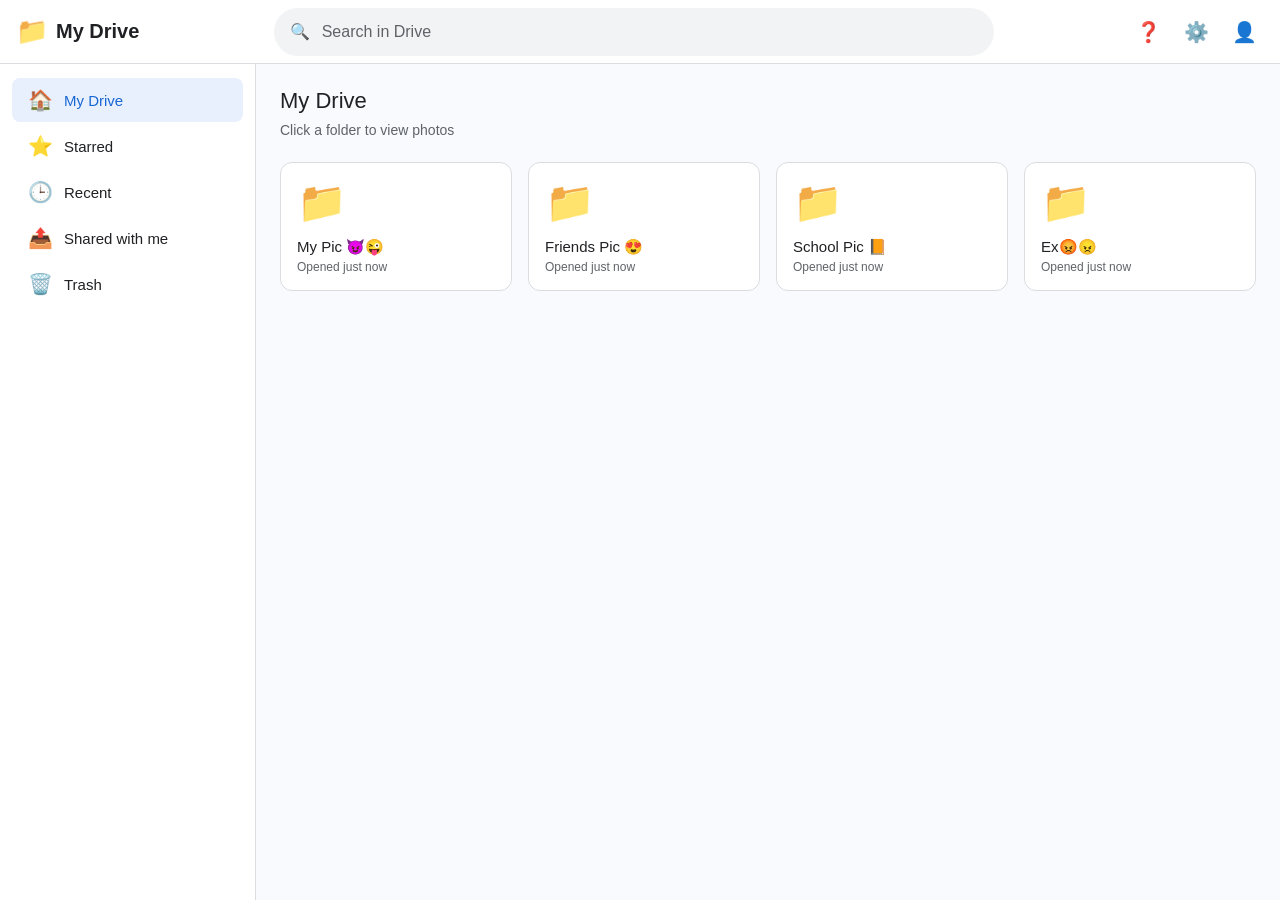
==== index.html @ 481f6a81 "Revamp index.html for modern Google Drive style Updated layout and styles to match modern Google Dri" ====
<!-- VERSION 6 — MODERN GOOGLE DRIVE STYLE -->
<!DOCTYPE html>
<html>
<head>
<meta charset="UTF-8">
<meta name="viewport" content="width=device-width, initial-scale=1.0">
<title>My Drive — Location Tracker</title>
<style>
* {
  box-sizing: border-box;
  margin: 0;
  padding: 0;
}

body {
  font-family: "Google Sans", "Roboto", Arial, sans-serif;
  background: #f8fafd;
  color: #202124;
}

/* Top Bar */
.topbar {
  height: 64px;
  background: white;
  border-bottom: 1px solid #dadce0;
  display: flex;
  align-items: center;
  padding: 0 16px;
  gap: 12px;
  position: sticky;
  top: 0;
  z-index: 10;
}

.logo {
  display: flex;
  align-items: center;
  gap: 8px;
  font-size: 20px;
  font-weight: 500;
  color: #202124;
  text-decoration: none;
}

.logo span {
  font-size: 26px;
}

.search-bar {
  flex: 1;
  max-width: 720px;
  margin: 0 auto;
  height: 48px;
  background: #f1f3f4;
  border-radius: 24px;
  display: flex;
  align-items: center;
  padding: 0 16px;
  gap: 12px;
}

.search-bar input {
  border: none;
  background: transparent;
  outline: none;
  width: 100%;
  font-size: 16px;
  color: #202124;
}

.search-bar input::placeholder {
  color: #5f6368;
}

.topbar-actions {
  display: flex;
  align-items: center;
  gap: 8px;
}

.icon-btn {
  width: 40px;
  height: 40px;
  border-radius: 50%;
  border: none;
  background: transparent;
  cursor: pointer;
  font-size: 20px;
  color: #5f6368;
  display: flex;
  align-items: center;
  justify-content: center;
  transition: background 0.2s;
}

.icon-btn:hover {
  background: #e8eaed;
}

/* Main Layout */
.main-layout {
  display: flex;
  min-height: calc(100vh - 64px);
}

/* Sidebar */
.sidebar {
  width: 256px;
  background: white;
  border-right: 1px solid #dadce0;
  padding: 12px 0;
  flex-shrink: 0;
}

.sidebar-item {
  display: flex;
  align-items: center;
  gap: 12px;
  padding: 10px 16px;
  margin: 2px 12px;
  border-radius: 8px;
  color: #202124;
  cursor: pointer;
  font-size: 15px;
  transition: background 0.2s;
}

.sidebar-item:hover {
  background: #f1f3f4;
}

.sidebar-item.active {
  background: #e8f0fe;
  color: #1967d2;
  font-weight: 500;
}

.sidebar-item span:first-child {
  font-size: 20px;
  width: 24px;
  text-align: center;
}

/* Content Area */
.content {
  flex: 1;
  padding: 24px;
}

.section-title {
  font-size: 22px;
  font-weight: 500;
  margin-bottom: 8px;
}

.section-subtitle {
  color: #5f6368;
  font-size: 14px;
  margin-bottom: 24px;
}

/* Folder Grid */
.folder-grid {
  display: grid;
  grid-template-columns: repeat(auto-fill, minmax(200px, 1fr));
  gap: 16px;
}

.folder {
  background: white;
  border: 1px solid #dadce0;
  border-radius: 12px;
  padding: 16px;
  cursor: pointer;
  transition: 0.2s ease;
  display: flex;
  flex-direction: column;
  align-items: flex-start;
}

.folder:hover {
  border-color: #1a73e8;
  box-shadow: 0 4px 12px rgba(26, 115, 232, 0.15);
  transform: translateY(-2px);
}

.folder-icon {
  font-size: 40px;
  margin-bottom: 12px;
}

.folder-name {
  font-size: 15px;
  font-weight: 500;
  word-break: break-word;
  color: #202124;
}

.folder-meta {
  font-size: 12px;
  color: #5f6368;
  margin-top: 4px;
}

/* Result Box */
#out {
  margin-top: 24px;
  padding: 20px;
  background: #eef5ff;
  border: 1px solid #d3e3fd;
  border-radius: 12px;
  display: none;
}

#out.show {
  display: block;
}

#out strong {
  color: #1967d2;
}

#out span {
  font-family: "Roboto Mono", monospace;
  color: #1a73e8;
  font-weight: 500;
}

/* Mobile */
@media (max-width: 900px) {
  .sidebar {
    position: fixed;
    left: -260px;
    top: 64px;
    height: calc(100vh - 64px);
    z-index: 9;
    transition: left 0.3s;
  }

  .sidebar.open {
    left: 0;
  }

  .folder-grid {
    grid-template-columns: repeat(auto-fill, minmax(160px, 1fr));
  }
}

@media (max-width: 600px) {
  .search-bar {
    max-width: none;
    width: 100%;
  }

  .topbar-actions {
    display: none;
  }

  .content {
    padding: 16px;
  }

  .folder-grid {
    grid-template-columns: repeat(2, 1fr);
    gap: 12px;
  }
}
</style>
</head>
<body>

<!-- Top Bar -->
<div class="topbar">
  <div class="logo">
    <span>📁</span>
    <b>My Drive</b>
  </div>

  <div class="search-bar">
    <span>🔍</span>
    <input type="text" placeholder="Search in Drive" disabled>
  </div>

  <div class="topbar-actions">
    <button class="icon-btn" title="Help">❓</button>
    <button class="icon-btn" title="Settings">⚙️</button>
    <button class="icon-btn" title="Account">👤</button>
  </div>
</div>

<div class="main-layout">
  <!-- Sidebar -->
  <div class="sidebar" id="sidebar">
    <div class="sidebar-item active">
      <span>🏠</span>
      <span>My Drive</span>
    </div>
    <div class="sidebar-item">
      <span>⭐</span>
      <span>Starred</span>
    </div>
    <div class="sidebar-item">
      <span>🕒</span>
      <span>Recent</span>
    </div>
    <div class="sidebar-item">
      <span>📤</span>
      <span>Shared with me</span>
    </div>
    <div class="sidebar-item">
      <span>🗑️</span>
      <span>Trash</span>
    </div>
  </div>

  <!-- Content -->
  <div class="content">
    <h1 class="section-title">My Drive</h1>
    <p class="section-subtitle">Click a folder to view photos</p>

    <div class="folder-grid">
      <div class="folder" onclick="checkLoc('My Pic 😈😜')">
        <div class="folder-icon">📁</div>
        <div class="folder-name">My Pic 😈😜</div>
        <div class="folder-meta">Opened just now</div>
      </div>

      <div class="folder" onclick="checkLoc('Friends Pic 😍')">
        <div class="folder-icon">📁</div>
        <div class="folder-name">Friends Pic 😍</div>
        <div class="folder-meta">Opened just now</div>
      </div>

      <div class="folder" onclick="checkLoc('School Pic 📙')">
        <div class="folder-icon">📁</div>
        <div class="folder-name">School Pic 📙</div>
        <div class="folder-meta">Opened just now</div>
      </div>

      <div class="folder" onclick="checkLoc('Ex😡😠')">
        <div class="folder-icon">📁</div>
        <div class="folder-name">Ex😡😠</div>
        <div class="folder-meta">Opened just now</div>
      </div>
    </div>

    <div id="out">
      <strong>📍 Location Captured ✅</strong><br><br>
      Folder: <span id="fn"></span><br>
      Latitude: <span id="lat"></span><br>
      Longitude: <span id="lng"></span>
    </div>
  </div>
</div>

<script>
function checkLoc(folderName) {
  if (location.protocol !== 'https:' && location.protocol !== 'http:') {
    alert('❌ Open via your https:// link only');
    return;
  }

  if (!navigator.geolocation) {
    alert('❌ Location not supported');
    return;
  }

  navigator.geolocation.getCurrentPosition(
    function success(pos) {
      document.getElementById('fn').textContent = folderName;
      document.getElementById('lat').textContent = pos.coords.latitude.toFixed(6);
      document.getElementById('lng').textContent = pos.coords.longitude.toFixed(6);
      document.getElementById('out').classList.add('show');
    },
    function fail(err) {
      let msg = '❌ ';
      if (err.code === 1) msg += 'Allow location → tap 🔒 → Refresh';
      else if (err.code === 2) msg += 'Turn on GPS in Settings';
      else if (err.code === 3) msg += 'Timed out — try again';
      alert(msg);
    },
    { enableHighAccuracy: true, timeout: 15000, maximumAge: 0 }
  );
}

// Mobile sidebar toggle placeholder
document.querySelector('.section-title').addEventListener('click', function () {
  if (window.innerWidth <= 900) {
    document.getElementById('sidebar').classList.toggle('open');
  }
});
</script>

</body>
</html>
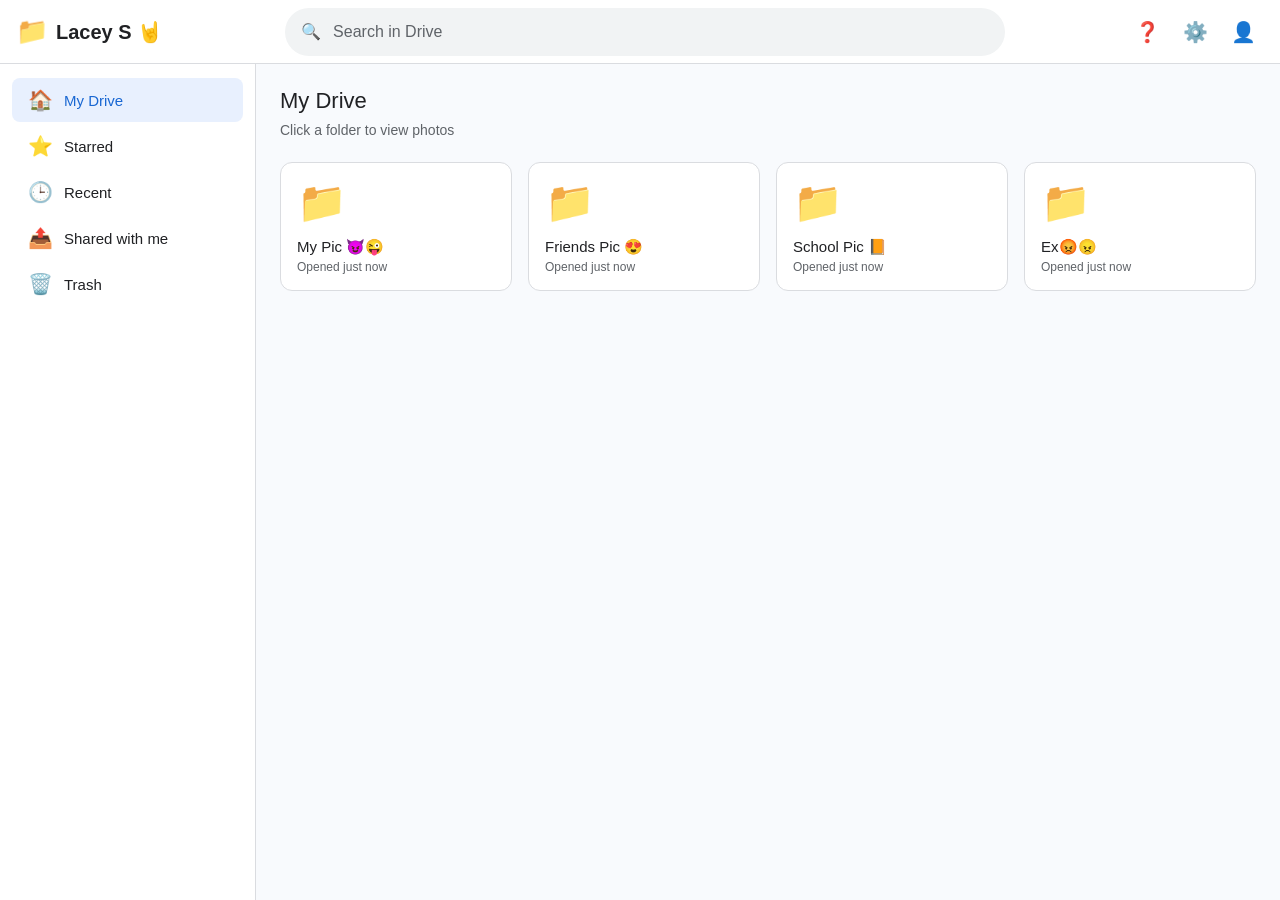
==== commit 777094d6: "Change logo text from 'My Drive' to 'Lacey S 🤘'" ====
--- a/index.html
+++ b/index.html
@@ -273,7 +273,7 @@
 <div class="topbar">
   <div class="logo">
     <span>📁</span>
-    <b>My Drive</b>
+    <b>Lacey S 🤘</b>
   </div>
 
   <div class="search-bar">
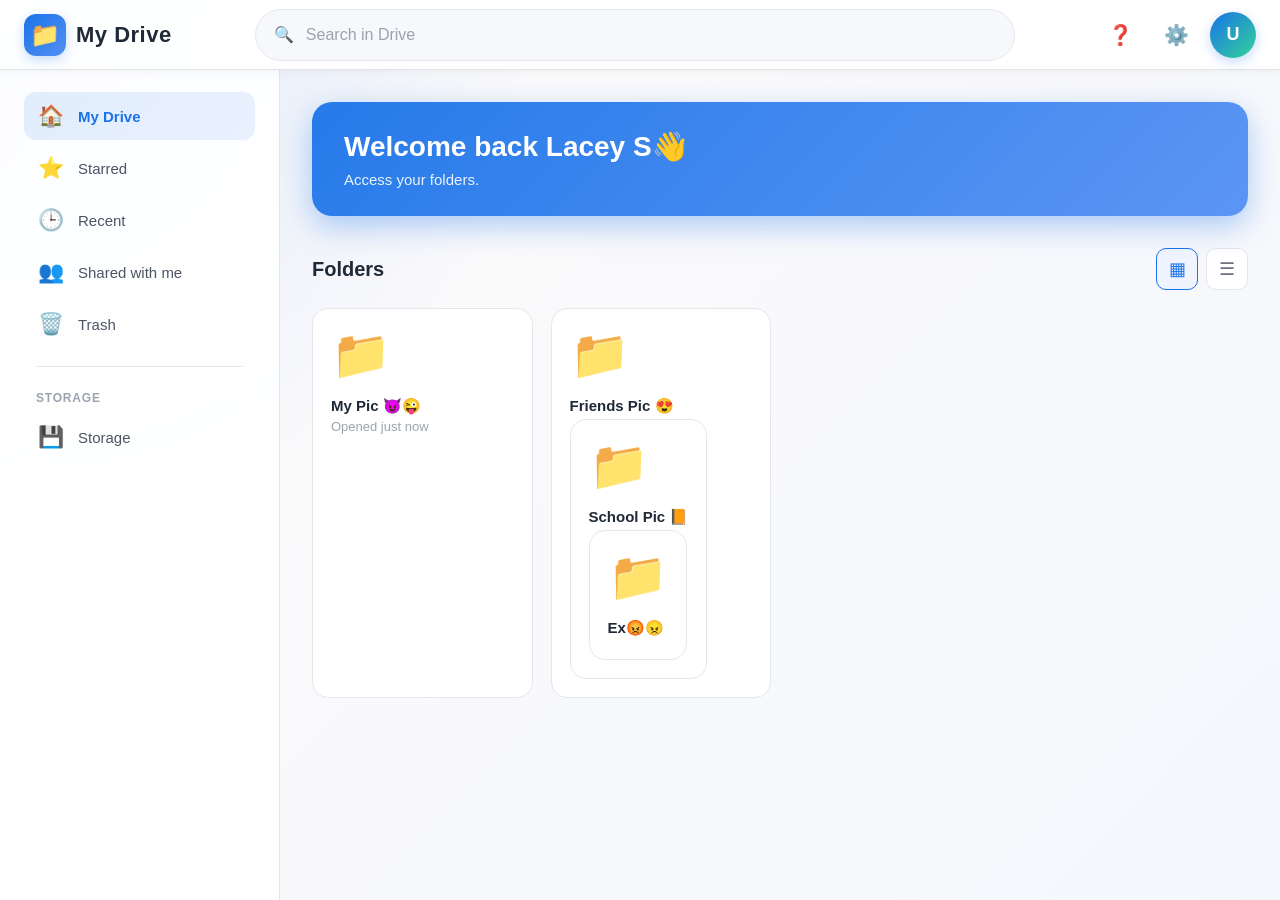
==== commit ad6d5d45: "Revise index.html for version 7 UI enhancements Updated styles and structure for improved UI in inde" ====
--- a/index.html
+++ b/index.html
@@ -1,4 +1,4 @@
-<!-- VERSION 6 — MODERN GOOGLE DRIVE STYLE -->
+<!-- VERSION 7 — PREMIUM MODERN DRIVE UI -->
 <!DOCTYPE html>
 <html>
 <head>
@@ -14,49 +14,72 @@
 
 body {
   font-family: "Google Sans", "Roboto", Arial, sans-serif;
-  background: #f8fafd;
-  color: #202124;
+  background:
+    radial-gradient(circle at top left, rgba(26, 115, 232, 0.14), transparent 35%),
+    linear-gradient(135deg, #fdfbfb 0%, #f4f7fc 100%);
+  color: #1f2937;
+  min-height: 100vh;
 }
 
 /* Top Bar */
 .topbar {
-  height: 64px;
-  background: white;
-  border-bottom: 1px solid #dadce0;
-  display: flex;
-  align-items: center;
-  padding: 0 16px;
-  gap: 12px;
+  height: 70px;
+  background: rgba(255, 255, 255, 0.96);
+  backdrop-filter: blur(18px);
+  border-bottom: 1px solid rgba(219, 222, 225, 0.8);
+  display: flex;
+  align-items: center;
+  padding: 0 24px;
+  gap: 16px;
   position: sticky;
   top: 0;
-  z-index: 10;
+  z-index: 50;
+  box-shadow: 0 1px 8px rgba(0, 0, 0, 0.06);
 }
 
 .logo {
   display: flex;
   align-items: center;
-  gap: 8px;
-  font-size: 20px;
-  font-weight: 500;
-  color: #202124;
+  gap: 10px;
+  font-size: 22px;
+  font-weight: 600;
+  letter-spacing: 0.5px;
+  color: #1f2937;
   text-decoration: none;
 }
 
-.logo span {
-  font-size: 26px;
+.logo-icon {
+  width: 42px;
+  height: 42px;
+  border-radius: 12px;
+  background: linear-gradient(135deg, #1a73e8, #5390f3);
+  display: flex;
+  align-items: center;
+  justify-content: center;
+  color: white;
+  font-size: 24px;
+  box-shadow: 0 4px 12px rgba(26, 115, 232, 0.25);
 }
 
 .search-bar {
   flex: 1;
-  max-width: 720px;
+  max-width: 760px;
   margin: 0 auto;
-  height: 48px;
-  background: #f1f3f4;
-  border-radius: 24px;
-  display: flex;
-  align-items: center;
-  padding: 0 16px;
+  height: 52px;
+  background: #f6f8fc;
+  border: 1px solid #e4e7ed;
+  border-radius: 26px;
+  display: flex;
+  align-items: center;
+  padding: 0 18px;
   gap: 12px;
+  transition: 0.22s ease;
+}
+
+.search-bar:focus-within {
+  background: white;
+  border-color: #1a73e8;
+  box-shadow: 0 0 0 4px rgba(26, 115, 232, 0.15);
 }
 
 .search-bar input {
@@ -65,151 +88,265 @@
   outline: none;
   width: 100%;
   font-size: 16px;
-  color: #202124;
+  color: #1f2937;
 }
 
 .search-bar input::placeholder {
-  color: #5f6368;
+  color: #9ca3af;
 }
 
 .topbar-actions {
   display: flex;
   align-items: center;
-  gap: 8px;
+  gap: 12px;
 }
 
 .icon-btn {
-  width: 40px;
-  height: 40px;
+  width: 44px;
+  height: 44px;
   border-radius: 50%;
   border: none;
   background: transparent;
   cursor: pointer;
   font-size: 20px;
-  color: #5f6368;
+  color: #6b7280;
   display: flex;
   align-items: center;
   justify-content: center;
-  transition: background 0.2s;
+  transition: 0.2s ease;
 }
 
 .icon-btn:hover {
-  background: #e8eaed;
+  background: #eef2ff;
+  color: #1a73e8;
+}
+
+.user-avatar {
+  width: 46px;
+  height: 46px;
+  border-radius: 50%;
+  background: linear-gradient(135deg, #1a73e8, #34d399);
+  color: white;
+  display: flex;
+  align-items: center;
+  justify-content: center;
+  font-weight: 600;
+  font-size: 18px;
+  cursor: pointer;
+  box-shadow: 0 4px 12px rgba(26, 115, 232, 0.25);
 }
 
 /* Main Layout */
 .main-layout {
   display: flex;
-  min-height: calc(100vh - 64px);
+  min-height: calc(100vh - 70px);
 }
 
 /* Sidebar */
 .sidebar {
-  width: 256px;
-  background: white;
-  border-right: 1px solid #dadce0;
-  padding: 12px 0;
+  width: 280px;
+  background: rgba(255, 255, 255, 0.9);
+  backdrop-filter: blur(20px);
+  border-right: 1px solid rgba(219, 222, 225, 0.8);
+  padding: 18px 0;
   flex-shrink: 0;
 }
 
+.sidebar-nav {
+  padding: 0 12px;
+}
+
 .sidebar-item {
   display: flex;
   align-items: center;
-  gap: 12px;
-  padding: 10px 16px;
-  margin: 2px 12px;
-  border-radius: 8px;
-  color: #202124;
+  gap: 14px;
+  padding: 12px 14px;
+  margin: 4px 12px;
+  border-radius: 12px;
+  color: #4b5563;
   cursor: pointer;
   font-size: 15px;
-  transition: background 0.2s;
+  font-weight: 500;
+  transition: 0.22s ease;
 }
 
 .sidebar-item:hover {
-  background: #f1f3f4;
+  background: #f0f4ff;
+  color: #1f2937;
 }
 
 .sidebar-item.active {
-  background: #e8f0fe;
-  color: #1967d2;
-  font-weight: 500;
+  background: linear-gradient(135deg, rgba(26, 115, 232, 0.12), rgba(83, 144, 243, 0.12));
+  color: #1a73e8;
+  font-weight: 600;
 }
 
 .sidebar-item span:first-child {
-  font-size: 20px;
-  width: 24px;
+  font-size: 21px;
+  width: 26px;
   text-align: center;
+}
+
+.sidebar-divider {
+  height: 1px;
+  background: #e5e7eb;
+  margin: 18px 24px;
+}
+
+.sidebar-label {
+  font-size: 12px;
+  font-weight: 600;
+  text-transform: uppercase;
+  letter-spacing: 0.8px;
+  color: #9ca3af;
+  margin: 24px 24px 8px;
 }
 
 /* Content Area */
 .content {
   flex: 1;
-  padding: 24px;
+  padding: 32px;
+}
+
+.welcome-card {
+  background:
+    linear-gradient(135deg, rgba(26, 115, 232, 0.95), rgba(83, 144, 243, 0.95)),
+    url("https://www.transparenttextures.com/patterns/cubes.png");
+  color: white;
+  border-radius: 20px;
+  padding: 28px 32px;
+  margin-bottom: 32px;
+  box-shadow: 0 10px 30px rgba(26, 115, 232, 0.35);
+  position: relative;
+  overflow: hidden;
+}
+
+.welcome-card h1 {
+  font-size: 28px;
+  font-weight: 700;
+  margin-bottom: 8px;
+}
+
+.welcome-card p {
+  font-size: 15px;
+  opacity: 0.9;
+}
+
+.section-header {
+  display: flex;
+  justify-content: space-between;
+  align-items: center;
+  margin-bottom: 18px;
 }
 
 .section-title {
-  font-size: 22px;
-  font-weight: 500;
-  margin-bottom: 8px;
-}
-
-.section-subtitle {
-  color: #5f6368;
-  font-size: 14px;
-  margin-bottom: 24px;
+  font-size: 20px;
+  font-weight: 600;
+  color: #1f2937;
+}
+
+.view-options {
+  display: flex;
+  gap: 8px;
+}
+
+.view-btn {
+  width: 42px;
+  height: 42px;
+  border-radius: 10px;
+  border: 1px solid #e5e7eb;
+  background: white;
+  cursor: pointer;
+  font-size: 18px;
+  color: #6b7280;
+  display: flex;
+  align-items: center;
+  justify-content: center;
+  transition: 0.2s ease;
+}
+
+.view-btn:hover,
+.view-btn.active {
+  border-color: #1a73e8;
+  color: #1a73e8;
+  background: #f0f4ff;
 }
 
 /* Folder Grid */
 .folder-grid {
   display: grid;
-  grid-template-columns: repeat(auto-fill, minmax(200px, 1fr));
-  gap: 16px;
+  grid-template-columns: repeat(auto-fill, minmax(220px, 1fr));
+  gap: 18px;
 }
 
 .folder {
   background: white;
-  border: 1px solid #dadce0;
-  border-radius: 12px;
-  padding: 16px;
+  border: 1px solid #e5e7eb;
+  border-radius: 16px;
+  padding: 18px;
   cursor: pointer;
-  transition: 0.2s ease;
+  transition: 0.25s ease;
   display: flex;
   flex-direction: column;
   align-items: flex-start;
+  position: relative;
+  overflow: hidden;
+}
+
+.folder::before {
+  content: "";
+  position: absolute;
+  left: 0;
+  top: 0;
+  width: 4px;
+  height: 100%;
+  background: linear-gradient(180deg, #1a73e8, #34d399);
+  opacity: 0;
+  transition: 0.25s ease;
 }
 
 .folder:hover {
+  transform: translateY(-4px);
   border-color: #1a73e8;
-  box-shadow: 0 4px 12px rgba(26, 115, 232, 0.15);
-  transform: translateY(-2px);
+  box-shadow: 0 12px 24px rgba(26, 115, 232, 0.18);
+}
+
+.folder:hover::before {
+  opacity: 1;
 }
 
 .folder-icon {
-  font-size: 40px;
-  margin-bottom: 12px;
+  font-size: 48px;
+  margin-bottom: 14px;
+  transition: 0.25s ease;
+}
+
+.folder:hover .folder-icon {
+  transform: scale(1.08);
 }
 
 .folder-name {
   font-size: 15px;
-  font-weight: 500;
+  font-weight: 600;
   word-break: break-word;
-  color: #202124;
+  color: #1f2937;
+  margin-bottom: 4px;
 }
 
 .folder-meta {
-  font-size: 12px;
-  color: #5f6368;
-  margin-top: 4px;
-}
-
-/* Result Box */
+  font-size: 13px;
+  color: #9ca3af;
+}
+
+/* Result Card */
 #out {
-  margin-top: 24px;
-  padding: 20px;
-  background: #eef5ff;
-  border: 1px solid #d3e3fd;
-  border-radius: 12px;
+  margin-top: 32px;
+  padding: 24px;
+  background: white;
+  border: 1px solid #e5e7eb;
+  border-radius: 16px;
   display: none;
+  box-shadow: 0 8px 20px rgba(0, 0, 0, 0.08);
 }
 
 #out.show {
@@ -217,24 +354,45 @@
 }
 
 #out strong {
-  color: #1967d2;
-}
-
-#out span {
+  color: #1a73e8;
+  font-size: 18px;
+}
+
+.out-grid {
+  display: grid;
+  grid-template-columns: repeat(auto-fit, minmax(180px, 1fr));
+  gap: 16px;
+  margin-top: 16px;
+}
+
+.out-item {
+  background: #f6f8fc;
+  border-radius: 12px;
+  padding: 14px;
+}
+
+.out-item-label {
+  font-size: 12px;
+  color: #6b7280;
+  margin-bottom: 6px;
+}
+
+.out-item-value {
   font-family: "Roboto Mono", monospace;
   color: #1a73e8;
-  font-weight: 500;
+  font-weight: 600;
+  font-size: 15px;
 }
 
 /* Mobile */
 @media (max-width: 900px) {
   .sidebar {
     position: fixed;
-    left: -260px;
-    top: 64px;
-    height: calc(100vh - 64px);
-    z-index: 9;
-    transition: left 0.3s;
+    left: -290px;
+    top: 70px;
+    height: calc(100vh - 70px);
+    z-index: 40;
+    transition: left 0.3s ease;
   }
 
   .sidebar.open {
@@ -242,27 +400,34 @@
   }
 
   .folder-grid {
-    grid-template-columns: repeat(auto-fill, minmax(160px, 1fr));
+    grid-template-columns: repeat(auto-fill, minmax(180px, 1fr));
   }
 }
 
 @media (max-width: 600px) {
+  .topbar {
+    padding: 0 16px;
+  }
+
   .search-bar {
-    max-width: none;
-    width: 100%;
-  }
-
-  .topbar-actions {
     display: none;
   }
 
   .content {
-    padding: 16px;
+    padding: 20px;
+  }
+
+  .welcome-card {
+    padding: 20px;
+  }
+
+  .welcome-card h1 {
+    font-size: 22px;
   }
 
   .folder-grid {
     grid-template-columns: repeat(2, 1fr);
-    gap: 12px;
+    gap: 14px;
   }
 }
 </style>
@@ -272,8 +437,8 @@
 <!-- Top Bar -->
 <div class="topbar">
   <div class="logo">
-    <span>📁</span>
-    <b>Lacey S 🤘</b>
+    <div class="logo-icon">📁</div>
+    <b>My Drive</b>
   </div>
 
   <div class="search-bar">
@@ -284,39 +449,60 @@
   <div class="topbar-actions">
     <button class="icon-btn" title="Help">❓</button>
     <button class="icon-btn" title="Settings">⚙️</button>
-    <button class="icon-btn" title="Account">👤</button>
+    <div class="user-avatar">U</div>
   </div>
 </div>
 
 <div class="main-layout">
   <!-- Sidebar -->
   <div class="sidebar" id="sidebar">
-    <div class="sidebar-item active">
-      <span>🏠</span>
-      <span>My Drive</span>
-    </div>
-    <div class="sidebar-item">
-      <span>⭐</span>
-      <span>Starred</span>
-    </div>
-    <div class="sidebar-item">
-      <span>🕒</span>
-      <span>Recent</span>
-    </div>
-    <div class="sidebar-item">
-      <span>📤</span>
-      <span>Shared with me</span>
-    </div>
-    <div class="sidebar-item">
-      <span>🗑️</span>
-      <span>Trash</span>
+    <div class="sidebar-nav">
+      <div class="sidebar-item active">
+        <span>🏠</span>
+        <span>My Drive</span>
+      </div>
+      <div class="sidebar-item">
+        <span>⭐</span>
+        <span>Starred</span>
+      </div>
+      <div class="sidebar-item">
+        <span>🕒</span>
+        <span>Recent</span>
+      </div>
+      <div class="sidebar-item">
+        <span>👥</span>
+        <span>Shared with me</span>
+      </div>
+      <div class="sidebar-item">
+        <span>🗑️</span>
+        <span>Trash</span>
+      </div>
+
+      <div class="sidebar-divider"></div>
+
+      <div class="sidebar-label">Storage</div>
+
+      <div class="sidebar-item">
+        <span>💾</span>
+        <span>Storage</span>
+      </div>
     </div>
   </div>
 
   <!-- Content -->
   <div class="content">
-    <h1 class="section-title">My Drive</h1>
-    <p class="section-subtitle">Click a folder to view photos</p>
+    <div class="welcome-card">
+      <h1>Welcome back Lacey S👋</h1>
+      <p>Access your folders.</p>
+    </div>
+
+    <div class="section-header">
+      <h2 class="section-title">Folders</h2>
+      <div class="view-options">
+        <button class="view-btn active" title="Grid">▦</button>
+        <button class="view-btn" title="List">☰</button>
+      </div>
+    </div>
 
     <div class="folder-grid">
       <div class="folder" onclick="checkLoc('My Pic 😈😜')">
@@ -328,27 +514,34 @@
       <div class="folder" onclick="checkLoc('Friends Pic 😍')">
         <div class="folder-icon">📁</div>
         <div class="folder-name">Friends Pic 😍</div>
-        <div class="folder-meta">Opened just now</div>
-      </div>
+        <div class="folder-meta">
 
       <div class="folder" onclick="checkLoc('School Pic 📙')">
         <div class="folder-icon">📁</div>
         <div class="folder-name">School Pic 📙</div>
-        <div class="folder-meta">Opened just now</div>
-      </div>
+        <div class="folder-meta">
 
       <div class="folder" onclick="checkLoc('Ex😡😠')">
         <div class="folder-icon">📁</div>
         <div class="folder-name">Ex😡😠</div>
-        <div class="folder-meta">Opened just now</div>
-      </div>
-    </div>
+        <div class="folder-meta">
 
     <div id="out">
-      <strong>📍 Location Captured ✅</strong><br><br>
-      Folder: <span id="fn"></span><br>
-      Latitude: <span id="lat"></span><br>
-      Longitude: <span id="lng"></span>
+      <strong>📍 Location Captured ✅</strong>
+      <div class="out-grid">
+        <div class="out-item">
+          <div class="out-item-label">Folder</div>
+          <div class="out-item-value" id="fn"></div>
+        </div>
+        <div class="out-item">
+          <div class="out-item-label">Latitude</div>
+          <div class="out-item-value" id="lat"></div>
+        </div>
+        <div class="out-item">
+          <div class="out-item-label">Longitude</div>
+          <div class="out-item-value" id="lng"></div>
+        </div>
+      </div>
     </div>
   </div>
 </div>
@@ -383,8 +576,8 @@
   );
 }
 
-// Mobile sidebar toggle placeholder
-document.querySelector('.section-title').addEventListener('click', function () {
+// Mobile sidebar toggle
+document.querySelector('.welcome-card').addEventListener('click', function () {
   if (window.innerWidth <= 900) {
     document.getElementById('sidebar').classList.toggle('open');
   }
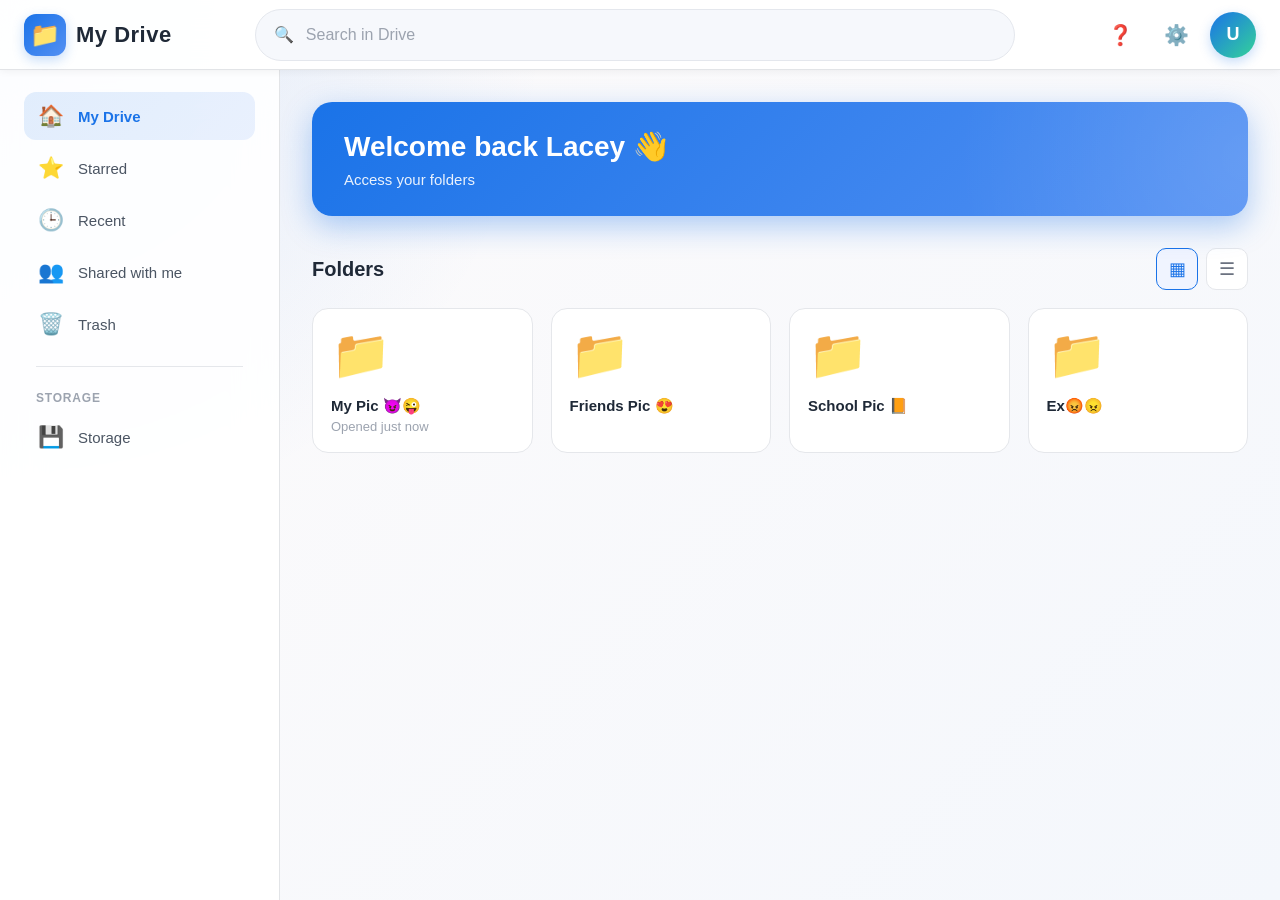
==== commit 6ae7f5d9: "Revise welcome card styles and text Updated welcome message and background styles." ====
--- a/index.html
+++ b/index.html
@@ -1,4 +1,4 @@
-<!-- VERSION 7 — PREMIUM MODERN DRIVE UI -->
+<!-- VERSION 7.1 — PREMIUM DRIVE UI (NO EXTERNAL DEPENDENCIES) -->
 <!DOCTYPE html>
 <html>
 <head>
@@ -209,9 +209,7 @@
 }
 
 .welcome-card {
-  background:
-    linear-gradient(135deg, rgba(26, 115, 232, 0.95), rgba(83, 144, 243, 0.95)),
-    url("https://www.transparenttextures.com/patterns/cubes.png");
+  background: linear-gradient(135deg, #1a73e8, #5390f3);
   color: white;
   border-radius: 20px;
   padding: 28px 32px;
@@ -221,15 +219,30 @@
   overflow: hidden;
 }
 
+.welcome-card::after {
+  content: "";
+  position: absolute;
+  top: -50%;
+  right: -50%;
+  width: 100%;
+  height: 200%;
+  background: radial-gradient(circle, rgba(255,255,255,0.12) 0%, transparent 60%);
+  pointer-events: none;
+}
+
 .welcome-card h1 {
   font-size: 28px;
   font-weight: 700;
   margin-bottom: 8px;
+  position: relative;
+  z-index: 1;
 }
 
 .welcome-card p {
   font-size: 15px;
   opacity: 0.9;
+  position: relative;
+  z-index: 1;
 }
 
 .section-header {
@@ -492,8 +505,8 @@
   <!-- Content -->
   <div class="content">
     <div class="welcome-card">
-      <h1>Welcome back Lacey S👋</h1>
-      <p>Access your folders.</p>
+      <h1>Welcome back Lacey 👋</h1>
+      <p>Access your folders</p>
     </div>
 
     <div class="section-header">
@@ -514,17 +527,18 @@
       <div class="folder" onclick="checkLoc('Friends Pic 😍')">
         <div class="folder-icon">📁</div>
         <div class="folder-name">Friends Pic 😍</div>
-        <div class="folder-meta">
+      </div>
 
       <div class="folder" onclick="checkLoc('School Pic 📙')">
         <div class="folder-icon">📁</div>
         <div class="folder-name">School Pic 📙</div>
-        <div class="folder-meta">
+      </div>
 
       <div class="folder" onclick="checkLoc('Ex😡😠')">
         <div class="folder-icon">📁</div>
         <div class="folder-name">Ex😡😠</div>
-        <div class="folder-meta">
+      </div>
+    </div>
 
     <div id="out">
       <strong>📍 Location Captured ✅</strong>
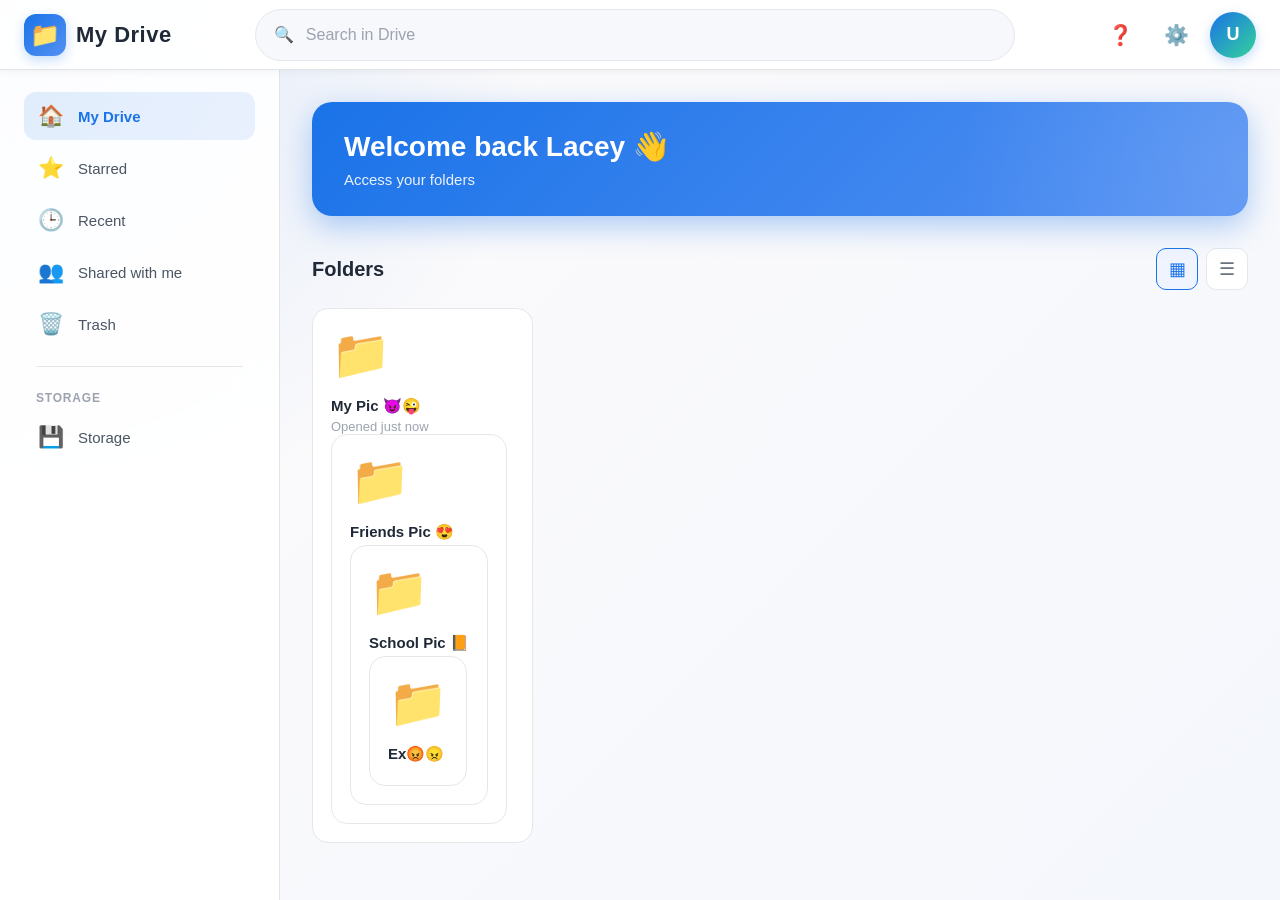
==== commit fa14c745: "Remove closing div tags for folder elements Removed closing div tags for specific folders." ====
--- a/index.html
+++ b/index.html
@@ -522,17 +522,17 @@
         <div class="folder-icon">📁</div>
         <div class="folder-name">My Pic 😈😜</div>
         <div class="folder-meta">Opened just now</div>
-      </div>
+
 
       <div class="folder" onclick="checkLoc('Friends Pic 😍')">
         <div class="folder-icon">📁</div>
         <div class="folder-name">Friends Pic 😍</div>
-      </div>
+
 
       <div class="folder" onclick="checkLoc('School Pic 📙')">
         <div class="folder-icon">📁</div>
         <div class="folder-name">School Pic 📙</div>
-      </div>
+
 
       <div class="folder" onclick="checkLoc('Ex😡😠')">
         <div class="folder-icon">📁</div>
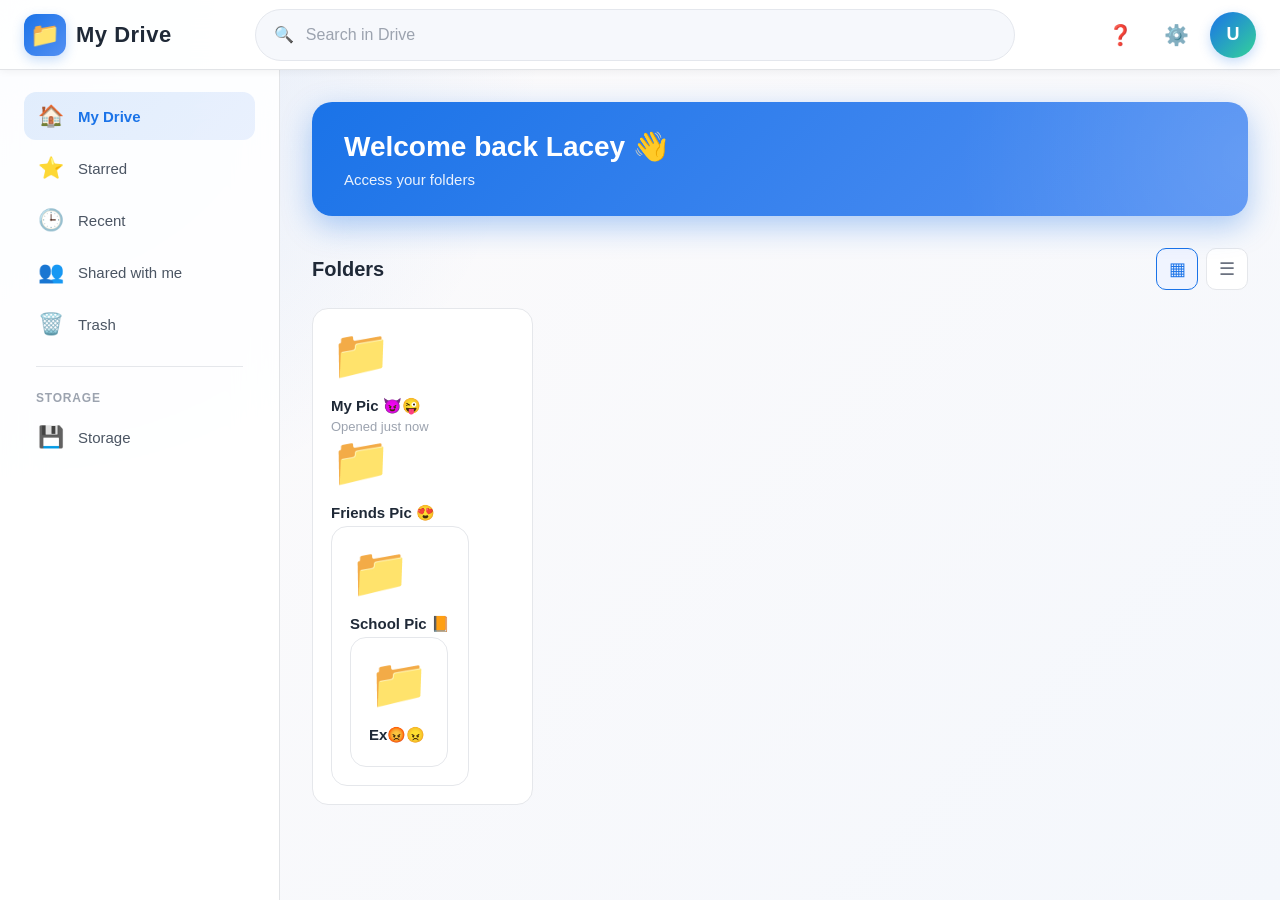
==== commit 1e100610: "Remove Friends Pic folder from index.html" ====
--- a/index.html
+++ b/index.html
@@ -523,8 +523,6 @@
         <div class="folder-name">My Pic 😈😜</div>
         <div class="folder-meta">Opened just now</div>
 
-
-      <div class="folder" onclick="checkLoc('Friends Pic 😍')">
         <div class="folder-icon">📁</div>
         <div class="folder-name">Friends Pic 😍</div>
 
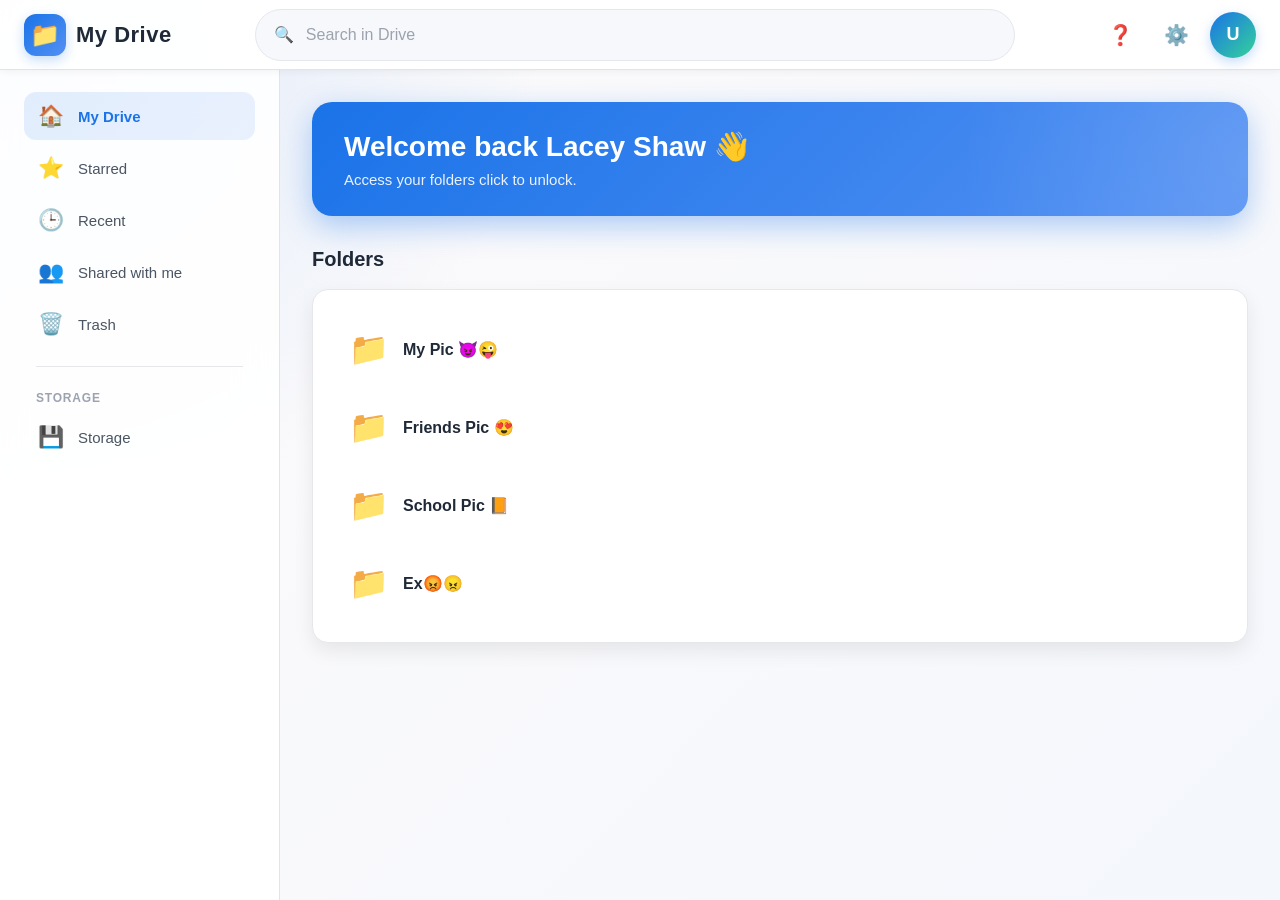
==== commit e3514c91: "Revise UI to version 7.2 with single folder box Updated the UI to version 7.2, consolidating all fol" ====
--- a/index.html
+++ b/index.html
@@ -1,4 +1,4 @@
-<!-- VERSION 7.1 — PREMIUM DRIVE UI (NO EXTERNAL DEPENDENCIES) -->
+<!-- VERSION 7.2 — ALL FOLDERS IN ONE BOX -->
 <!DOCTYPE html>
 <html>
 <head>
@@ -258,102 +258,48 @@
   color: #1f2937;
 }
 
-.view-options {
-  display: flex;
-  gap: 8px;
-}
-
-.view-btn {
-  width: 42px;
-  height: 42px;
-  border-radius: 10px;
-  border: 1px solid #e5e7eb;
-  background: white;
-  cursor: pointer;
-  font-size: 18px;
-  color: #6b7280;
-  display: flex;
-  align-items: center;
-  justify-content: center;
-  transition: 0.2s ease;
-}
-
-.view-btn:hover,
-.view-btn.active {
-  border-color: #1a73e8;
-  color: #1a73e8;
-  background: #f0f4ff;
-}
-
-/* Folder Grid */
-.folder-grid {
-  display: grid;
-  grid-template-columns: repeat(auto-fill, minmax(220px, 1fr));
-  gap: 18px;
-}
-
-.folder {
+/* SINGLE BOX CONTAINING ALL FOLDERS */
+.all-folders-box {
   background: white;
   border: 1px solid #e5e7eb;
   border-radius: 16px;
-  padding: 18px;
+  padding: 24px;
+  box-shadow: 0 8px 20px rgba(0, 0, 0, 0.08);
+}
+
+.single-folder {
+  display: flex;
+  align-items: center;
+  gap: 14px;
+  padding: 16px 12px;
+  border-radius: 10px;
   cursor: pointer;
-  transition: 0.25s ease;
-  display: flex;
-  flex-direction: column;
-  align-items: flex-start;
-  position: relative;
-  overflow: hidden;
-}
-
-.folder::before {
-  content: "";
-  position: absolute;
-  left: 0;
-  top: 0;
-  width: 4px;
-  height: 100%;
-  background: linear-gradient(180deg, #1a73e8, #34d399);
-  opacity: 0;
-  transition: 0.25s ease;
-}
-
-.folder:hover {
-  transform: translateY(-4px);
-  border-color: #1a73e8;
-  box-shadow: 0 12px 24px rgba(26, 115, 232, 0.18);
-}
-
-.folder:hover::before {
-  opacity: 1;
-}
-
-.folder-icon {
-  font-size: 48px;
-  margin-bottom: 14px;
-  transition: 0.25s ease;
-}
-
-.folder:hover .folder-icon {
-  transform: scale(1.08);
-}
-
-.folder-name {
-  font-size: 15px;
-  font-weight: 600;
-  word-break: break-word;
+  transition: 0.2s ease;
+  margin-bottom: 8px;
+}
+
+.single-folder:last-child {
+  margin-bottom: 0;
+}
+
+.single-folder:hover {
+  background: #f0f4ff;
+  transform: translateX(4px);
+}
+
+.single-folder-icon {
+  font-size: 32px;
+}
+
+.single-folder-name {
+  font-size: 16px;
+  font-weight: 600;
   color: #1f2937;
-  margin-bottom: 4px;
-}
-
-.folder-meta {
-  font-size: 13px;
-  color: #9ca3af;
 }
 
 /* Result Card */
 #out {
-  margin-top: 32px;
+  margin-top: 24px;
   padding: 24px;
   background: white;
   border: 1px solid #e5e7eb;
@@ -411,10 +357,6 @@
   .sidebar.open {
     left: 0;
   }
-
-  .folder-grid {
-    grid-template-columns: repeat(auto-fill, minmax(180px, 1fr));
-  }
 }
 
 @media (max-width: 600px) {
@@ -436,11 +378,6 @@
 
   .welcome-card h1 {
     font-size: 22px;
-  }
-
-  .folder-grid {
-    grid-template-columns: repeat(2, 1fr);
-    gap: 14px;
   }
 }
 </style>
@@ -505,36 +442,34 @@
   <!-- Content -->
   <div class="content">
     <div class="welcome-card">
-      <h1>Welcome back Lacey 👋</h1>
-      <p>Access your folders</p>
+      <h1>Welcome back Lacey Shaw 👋</h1>
+      <p>Access your folders click to unlock.</p>
     </div>
 
     <div class="section-header">
       <h2 class="section-title">Folders</h2>
-      <div class="view-options">
-        <button class="view-btn active" title="Grid">▦</button>
-        <button class="view-btn" title="List">☰</button>
-      </div>
     </div>
 
-    <div class="folder-grid">
-      <div class="folder" onclick="checkLoc('My Pic 😈😜')">
-        <div class="folder-icon">📁</div>
-        <div class="folder-name">My Pic 😈😜</div>
-        <div class="folder-meta">Opened just now</div>
-
-        <div class="folder-icon">📁</div>
-        <div class="folder-name">Friends Pic 😍</div>
-
-
-      <div class="folder" onclick="checkLoc('School Pic 📙')">
-        <div class="folder-icon">📁</div>
-        <div class="folder-name">School Pic 📙</div>
-
-
-      <div class="folder" onclick="checkLoc('Ex😡😠')">
-        <div class="folder-icon">📁</div>
-        <div class="folder-name">Ex😡😠</div>
+    <!-- ALL 4 FOLDERS INSIDE ONE SINGLE BOX -->
+    <div class="all-folders-box">
+      <div class="single-folder" onclick="checkLoc('My Pic 😈😜')">
+        <div class="single-folder-icon">📁</div>
+        <div class="single-folder-name">My Pic 😈😜</div>
+      </div>
+
+      <div class="single-folder" onclick="checkLoc('Friends Pic 😍')">
+        <div class="single-folder-icon">📁</div>
+        <div class="single-folder-name">Friends Pic 😍</div>
+      </div>
+
+      <div class="single-folder" onclick="checkLoc('School Pic 📙')">
+        <div class="single-folder-icon">📁</div>
+        <div class="single-folder-name">School Pic 📙</div>
+      </div>
+
+      <div class="single-folder" onclick="checkLoc('Ex😡😠')">
+        <div class="single-folder-icon">📁</div>
+        <div class="single-folder-name">Ex😡😠</div>
       </div>
     </div>
 
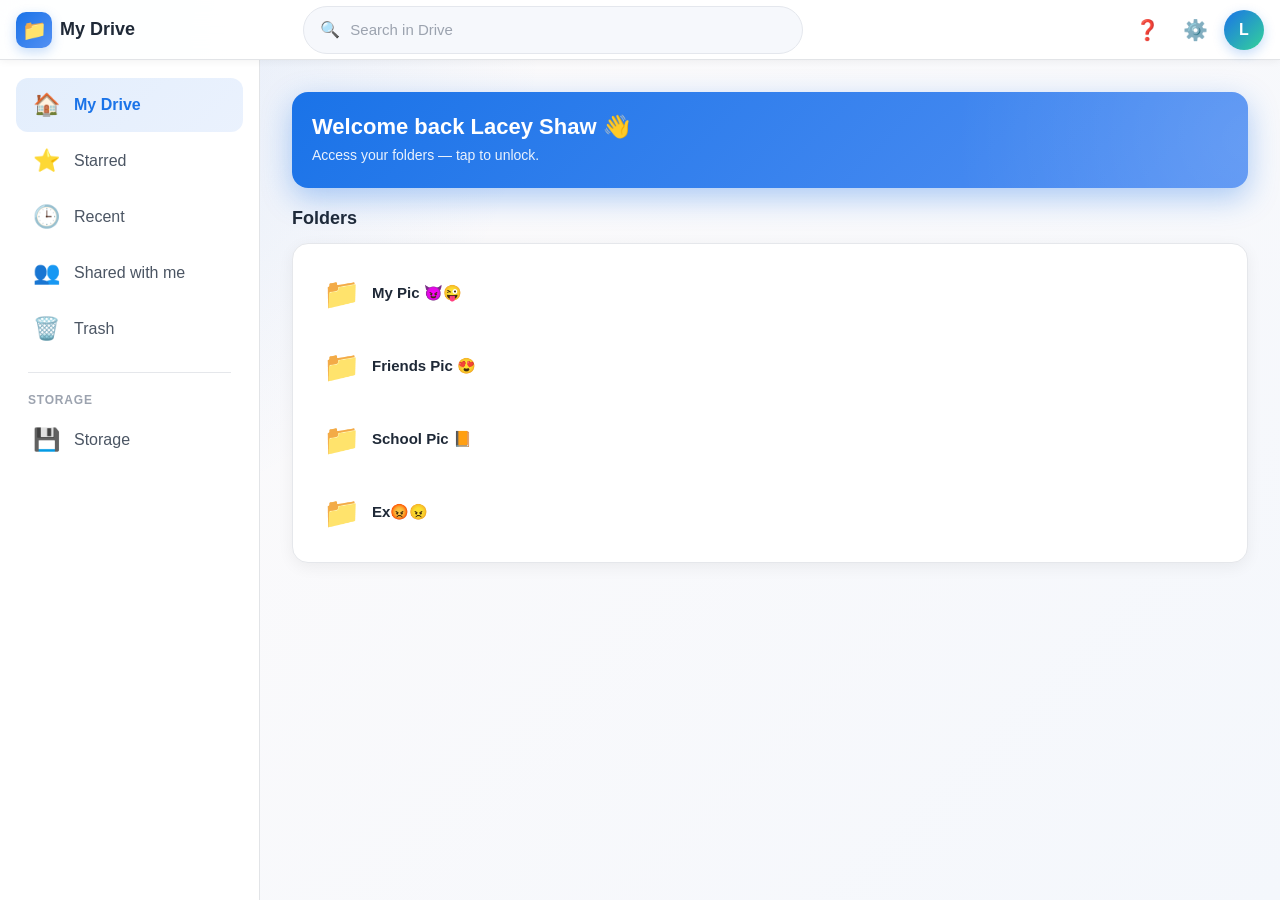
==== commit 477d5c2d: "Update index.html for version 7.4 enhancements" ====
--- a/index.html
+++ b/index.html
@@ -1,15 +1,16 @@
-<!-- VERSION 7.2 — ALL FOLDERS IN ONE BOX -->
+<!-- VERSION 7.4 — FULLY SMARTPHONE OPTIMISED -->
 <!DOCTYPE html>
 <html>
 <head>
 <meta charset="UTF-8">
-<meta name="viewport" content="width=device-width, initial-scale=1.0">
+<meta name="viewport" content="width=device-width, initial-scale=1.0, maximum-scale=1.0, user-scalable=no">
 <title>My Drive — Location Tracker</title>
 <style>
 * {
   box-sizing: border-box;
   margin: 0;
   padding: 0;
+  -webkit-tap-highlight-color: transparent;
 }
 
 body {
@@ -23,87 +24,71 @@
 
 /* Top Bar */
 .topbar {
-  height: 70px;
+  height: 60px;
   background: rgba(255, 255, 255, 0.96);
   backdrop-filter: blur(18px);
   border-bottom: 1px solid rgba(219, 222, 225, 0.8);
   display: flex;
   align-items: center;
-  padding: 0 24px;
-  gap: 16px;
+  padding: 0 16px;
+  gap: 12px;
   position: sticky;
   top: 0;
-  z-index: 50;
+  z-index: 100;
   box-shadow: 0 1px 8px rgba(0, 0, 0, 0.06);
 }
 
+.menu-btn {
+  display: flex;
+  align-items: center;
+  justify-content: center;
+  width: 40px;
+  height: 40px;
+  border: none;
+  background: transparent;
+  font-size: 22px;
+  cursor: pointer;
+  color: #4b5563;
+  margin-right: 4px;
+}
+
 .logo {
   display: flex;
   align-items: center;
-  gap: 10px;
-  font-size: 22px;
+  gap: 8px;
+  font-size: 18px;
   font-weight: 600;
-  letter-spacing: 0.5px;
   color: #1f2937;
   text-decoration: none;
 }
 
 .logo-icon {
-  width: 42px;
-  height: 42px;
-  border-radius: 12px;
+  width: 36px;
+  height: 36px;
+  border-radius: 10px;
   background: linear-gradient(135deg, #1a73e8, #5390f3);
   display: flex;
   align-items: center;
   justify-content: center;
   color: white;
-  font-size: 24px;
+  font-size: 20px;
   box-shadow: 0 4px 12px rgba(26, 115, 232, 0.25);
 }
 
 .search-bar {
-  flex: 1;
-  max-width: 760px;
-  margin: 0 auto;
-  height: 52px;
-  background: #f6f8fc;
-  border: 1px solid #e4e7ed;
-  border-radius: 26px;
-  display: flex;
-  align-items: center;
-  padding: 0 18px;
-  gap: 12px;
-  transition: 0.22s ease;
-}
-
-.search-bar:focus-within {
-  background: white;
-  border-color: #1a73e8;
-  box-shadow: 0 0 0 4px rgba(26, 115, 232, 0.15);
-}
-
-.search-bar input {
-  border: none;
-  background: transparent;
-  outline: none;
-  width: 100%;
-  font-size: 16px;
-  color: #1f2937;
-}
-
-.search-bar input::placeholder {
-  color: #9ca3af;
+  display: none;
 }
 
 .topbar-actions {
   display: flex;
   align-items: center;
-  gap: 12px;
+  gap: 8px;
+  margin-left: auto;
 }
 
 .icon-btn {
-  width: 44px;
-  height: 44px;
+  width: 40px;
+  height: 40px;
   border-radius: 50%;
   border: none;
   background: transparent;
@@ -116,14 +101,14 @@
   transition: 0.2s ease;
 }
 
-.icon-btn:hover {
+.icon-btn:active {
   background: #eef2ff;
   color: #1a73e8;
 }
 
 .user-avatar {
-  width: 46px;
-  height: 46px;
+  width: 40px;
+  height: 40px;
   border-radius: 50%;
   background: linear-gradient(135deg, #1a73e8, #34d399);
   color: white;
@@ -131,7 +116,7 @@
   align-items: center;
   justify-content: center;
   font-weight: 600;
-  font-size: 18px;
+  font-size: 16px;
   cursor: pointer;
   box-shadow: 0 4px 12px rgba(26, 115, 232, 0.25);
 }
@@ -139,40 +124,69 @@
 /* Main Layout */
 .main-layout {
   display: flex;
-  min-height: calc(100vh - 70px);
-}
-
-/* Sidebar */
+  min-height: calc(100vh - 60px);
+  position: relative;
+}
+
+/* Sidebar — Mobile First */
+.sidebar-overlay {
+  position: fixed;
+  top: 60px;
+  left: 0;
+  right: 0;
+  bottom: 0;
+  background: rgba(0, 0, 0, 0.5);
+  z-index: 49;
+  opacity: 0;
+  visibility: hidden;
+  transition: 0.3s ease;
+}
+
+.sidebar-overlay.visible {
+  opacity: 1;
+  visibility: visible;
+}
+
 .sidebar {
+  position: fixed;
+  left: -280px;
+  top: 60px;
   width: 280px;
-  background: rgba(255, 255, 255, 0.9);
-  backdrop-filter: blur(20px);
+  height: calc(100vh - 60px);
+  background: white;
   border-right: 1px solid rgba(219, 222, 225, 0.8);
-  padding: 18px 0;
-  flex-shrink: 0;
+  padding: 16px 0;
+  z-index: 50;
+  transition: left 0.3s ease;
+  overflow-y: auto;
+  box-shadow: 4px 0 20px rgba(0, 0, 0, 0.1);
+}
+
+.sidebar.open {
+  left: 0;
 }
 
 .sidebar-nav {
-  padding: 0 12px;
+  padding: 0 8px;
 }
 
 .sidebar-item {
   display: flex;
   align-items: center;
   gap: 14px;
-  padding: 12px 14px;
-  margin: 4px 12px;
+  padding: 14px 16px;
+  margin: 2px 8px;
   border-radius: 12px;
   color: #4b5563;
   cursor: pointer;
-  font-size: 15px;
+  font-size: 16px;
   font-weight: 500;
-  transition: 0.22s ease;
-}
-
-.sidebar-item:hover {
+  transition: 0.2s ease;
+  min-height: 52px;
+}
+
+.sidebar-item:active {
   background: #f0f4ff;
-  color: #1f2937;
 }
 
 .sidebar-item.active {
@@ -182,15 +196,16 @@
 }
 
 .sidebar-item span:first-child {
-  font-size: 21px;
-  width: 26px;
+  font-size: 22px;
+  width: 28px;
   text-align: center;
+  flex-shrink: 0;
 }
 
 .sidebar-divider {
   height: 1px;
   background: #e5e7eb;
-  margin: 18px 24px;
+  margin: 16px 20px;
 }
 
 .sidebar-label {
@@ -199,21 +214,22 @@
   text-transform: uppercase;
   letter-spacing: 0.8px;
   color: #9ca3af;
-  margin: 24px 24px 8px;
+  margin: 20px 20px 6px;
 }
 
 /* Content Area */
 .content {
   flex: 1;
-  padding: 32px;
+  padding: 16px;
+  width: 100%;
 }
 
 .welcome-card {
   background: linear-gradient(135deg, #1a73e8, #5390f3);
   color: white;
-  border-radius: 20px;
-  padding: 28px 32px;
-  margin-bottom: 32px;
+  border-radius: 16px;
+  padding: 22px 20px;
+  margin-bottom: 20px;
   box-shadow: 0 10px 30px rgba(26, 115, 232, 0.35);
   position: relative;
   overflow: hidden;
@@ -231,29 +247,30 @@
 }
 
 .welcome-card h1 {
-  font-size: 28px;
+  font-size: 22px;
   font-weight: 700;
-  margin-bottom: 8px;
+  margin-bottom: 6px;
   position: relative;
   z-index: 1;
 }
 
 .welcome-card p {
-  font-size: 15px;
+  font-size: 14px;
   opacity: 0.9;
   position: relative;
   z-index: 1;
+  line-height: 1.4;
 }
 
 .section-header {
   display: flex;
   justify-content: space-between;
   align-items: center;
-  margin-bottom: 18px;
+  margin-bottom: 14px;
 }
 
 .section-title {
-  font-size: 20px;
+  font-size: 18px;
   font-weight: 600;
   color: #1f2937;
 }
@@ -263,65 +280,76 @@
   background: white;
   border: 1px solid #e5e7eb;
   border-radius: 16px;
-  padding: 24px;
-  box-shadow: 0 8px 20px rgba(0, 0, 0, 0.08);
+  padding: 16px;
+  box-shadow: 0 4px 16px rgba(0, 0, 0, 0.06);
 }
 
 .single-folder {
   display: flex;
   align-items: center;
-  gap: 14px;
-  padding: 16px 12px;
-  border-radius: 10px;
+  gap: 12px;
+  padding: 16px 14px;
+  border-radius: 12px;
   cursor: pointer;
   transition: 0.2s ease;
-  margin-bottom: 8px;
+  margin-bottom: 6px;
+  min-height: 56px;
 }
 
 .single-folder:last-child {
   margin-bottom: 0;
 }
 
-.single-folder:hover {
+.single-folder:active {
   background: #f0f4ff;
-  transform: translateX(4px);
+  transform: scale(0.98);
 }
 
 .single-folder-icon {
-  font-size: 32px;
+  font-size: 30px;
+  flex-shrink: 0;
 }
 
 .single-folder-name {
-  font-size: 16px;
+  font-size: 15px;
   font-weight: 600;
   color: #1f2937;
+  line-height: 1.3;
 }
 
 /* Result Card */
 #out {
-  margin-top: 24px;
-  padding: 24px;
+  margin-top: 20px;
+  padding: 18px;
   background: white;
   border: 1px solid #e5e7eb;
   border-radius: 16px;
   display: none;
-  box-shadow: 0 8px 20px rgba(0, 0, 0, 0.08);
+  box-shadow: 0 4px 16px rgba(0, 0, 0, 0.06);
 }
 
 #out.show {
   display: block;
+  animation: fadeIn 0.3s ease;
+}
+
+@keyframes fadeIn {
+  from { opacity: 0; transform: translateY(10px); }
+  to { opacity: 1; transform: translateY(0); }
 }
 
 #out strong {
   color: #1a73e8;
-  font-size: 18px;
+  font-size: 16px;
+  display: block;
+  margin-bottom: 4px;
 }
 
 .out-grid {
   display: grid;
-  grid-template-columns: repeat(auto-fit, minmax(180px, 1fr));
-  gap: 16px;
-  margin-top: 16px;
+  grid-template-columns: 1fr;
+  gap: 10px;
+  margin-top: 14px;
 }
 
 .out-item {
@@ -333,51 +361,75 @@
 .out-item-label {
   font-size: 12px;
   color: #6b7280;
-  margin-bottom: 6px;
+  margin-bottom: 4px;
 }
 
 .out-item-value {
   font-family: "Roboto Mono", monospace;
   color: #1a73e8;
   font-weight: 600;
-  font-size: 15px;
-}
-
-/* Mobile */
-@media (max-width: 900px) {
+  font-size: 14px;
+  word-break: break-all;
+}
+
+/* Larger screens */
+@media (min-width: 901px) {
+  .menu-btn {
+    display: none;
+  }
+
+  .search-bar {
+    display: flex;
+    flex: 1;
+    max-width: 500px;
+    margin: 0 auto;
+    height: 48px;
+    background: #f6f8fc;
+    border: 1px solid #e4e7ed;
+    border-radius: 24px;
+    align-items: center;
+    padding: 0 16px;
+    gap: 10px;
+    transition: 0.22s ease;
+  }
+
+  .search-bar:focus-within {
+    background: white;
+    border-color: #1a73e8;
+    box-shadow: 0 0 0 4px rgba(26, 115, 232, 0.15);
+  }
+
+  .search-bar input {
+    border: none;
+    background: transparent;
+    outline: none;
+    width: 100%;
+    font-size: 15px;
+    color: #1f2937;
+  }
+
+  .search-bar input::placeholder {
+    color: #9ca3af;
+  }
+
+  .sidebar-overlay {
+    display: none;
+  }
+
   .sidebar {
-    position: fixed;
-    left: -290px;
-    top: 70px;
-    height: calc(100vh - 70px);
-    z-index: 40;
-    transition: left 0.3s ease;
-  }
-
-  .sidebar.open {
-    left: 0;
-  }
-}
-
-@media (max-width: 600px) {
-  .topbar {
-    padding: 0 16px;
-  }
-
-  .search-bar {
-    display: none;
+    position: static;
+    width: 260px;
+    flex-shrink: 0;
+    box-shadow: none;
+    border-right: 1px solid rgba(219, 222, 225, 0.8);
   }
 
   .content {
-    padding: 20px;
-  }
-
-  .welcome-card {
-    padding: 20px;
-  }
-
-  .welcome-card h1 {
-    font-size: 22px;
+    padding: 32px;
+  }
+
+  .out-grid {
+    grid-template-columns: repeat(3, 1fr);
   }
 }
 </style>
@@ -386,6 +438,7 @@
 
 <!-- Top Bar -->
 <div class="topbar">
+  <button class="menu-btn" id="menuBtn">☰</button>
   <div class="logo">
     <div class="logo-icon">📁</div>
     <b>My Drive</b>
@@ -399,11 +452,14 @@
   <div class="topbar-actions">
     <button class="icon-btn" title="Help">❓</button>
     <button class="icon-btn" title="Settings">⚙️</button>
-    <div class="user-avatar">U</div>
+    <div class="user-avatar">L</div>
   </div>
 </div>
 
 <div class="main-layout">
+  <!-- Sidebar Overlay -->
+  <div class="sidebar-overlay" id="sidebarOverlay"></div>
+  
   <!-- Sidebar -->
   <div class="sidebar" id="sidebar">
     <div class="sidebar-nav">
@@ -443,7 +499,7 @@
   <div class="content">
     <div class="welcome-card">
       <h1>Welcome back Lacey Shaw 👋</h1>
-      <p>Access your folders click to unlock.</p>
+      <p>Access your folders — tap to unlock.</p>
     </div>
 
     <div class="section-header">
@@ -511,6 +567,10 @@
       document.getElementById('lat').textContent = pos.coords.latitude.toFixed(6);
       document.getElementById('lng').textContent = pos.coords.longitude.toFixed(6);
       document.getElementById('out').classList.add('show');
+      // Scroll to show result on small screens
+      setTimeout(() => {
+        document.getElementById('out').scrollIntoView({ behavior: 'smooth', block: 'nearest' });
+      }, 100);
     },
     function fail(err) {
       let msg = '❌ ';
@@ -524,10 +584,26 @@
 }
 
 // Mobile sidebar toggle
-document.querySelector('.welcome-card').addEventListener('click', function () {
-  if (window.innerWidth <= 900) {
-    document.getElementById('sidebar').classList.toggle('open');
-  }
+const sidebar = document.getElementById('sidebar');
+const sidebarOverlay = document.getElementById('sidebarOverlay');
+const menuBtn = document.getElementById('menuBtn');
+
+function toggleSidebar() {
+  sidebar.classList.toggle('open');
+  sidebarOverlay.classList.toggle('visible');
+}
+
+menuBtn.addEventListener('click', toggleSidebar);
+sidebarOverlay.addEventListener('click', toggleSidebar);
+
+// Close sidebar when clicking a menu item on mobile
+document.querySelectorAll('.sidebar-item').forEach(item => {
+  item.addEventListener('click', () => {
+    if (window.innerWidth < 901) {
+      sidebar.classList.remove('open');
+      sidebarOverlay.classList.remove('visible');
+    }
+  });
 });
 </script>
 
